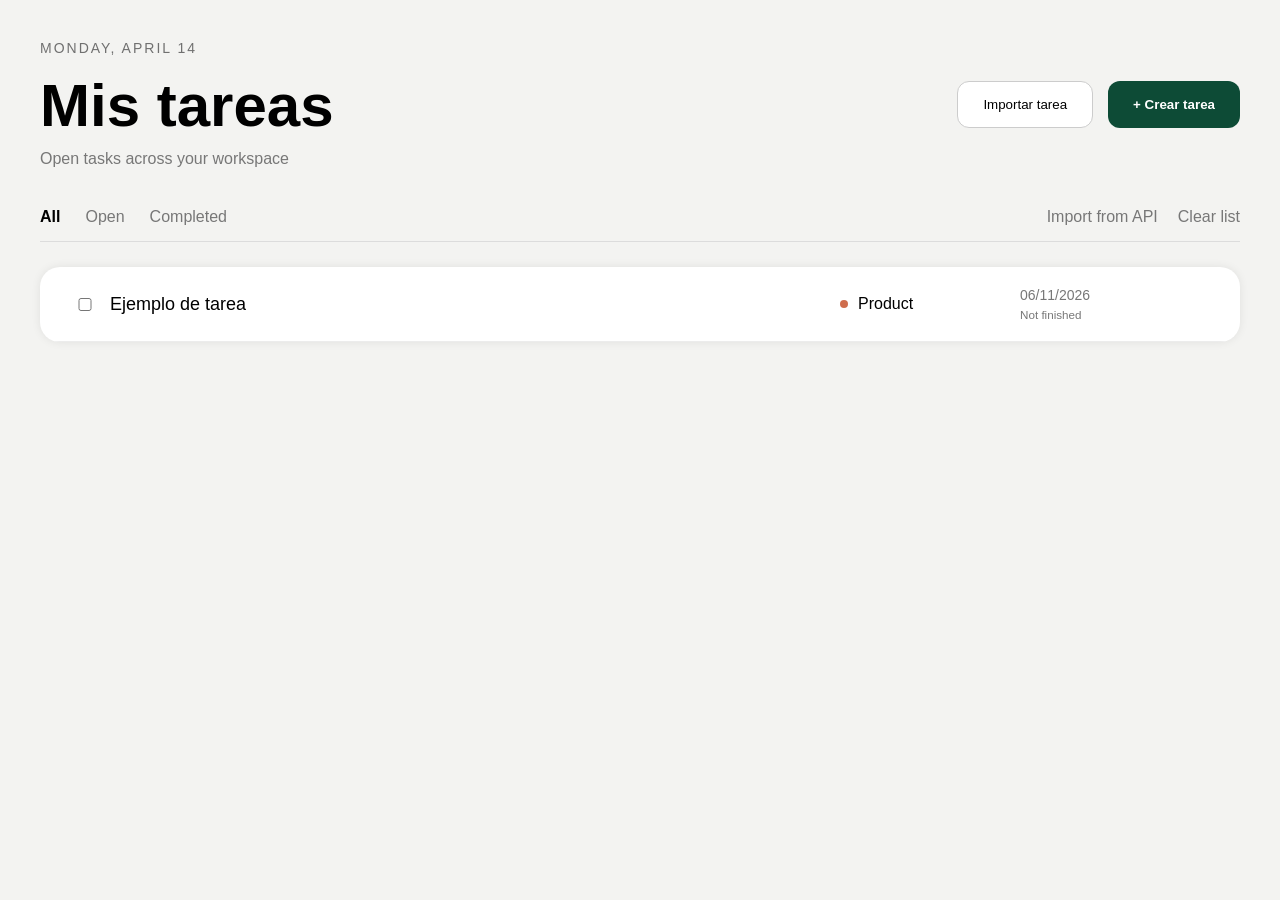
==== Proyecto_JS/index.html @ 98ec395e "Add files via upload" ====
<!DOCTYPE html>
<html lang="es">

<head>
    <meta charset="UTF-8">
    <meta name="viewport" content="width=device-width, initial-scale=1.0">
    <title>My Tasks</title>
    <link rel="stylesheet" href="Style.css">
</head>

<body>

    <div class="contenedor">

        <header class="encabezado">

            <div>
                <p class="fecha">MONDAY, APRIL 14</p>
                <h1>Mis tareas</h1>
                <p class="subtitulo">
                    Open tasks across your workspace
                </p>
            </div>

            <div class="botones">

                <button class="btn-import">Importar tarea</button>

                <button class="btn-create" id="abrirModal">+ Crear tarea</button>

            </div>

        </header>

        <div class="menu">

            <div class="filtros">
                <a href="#" class="activo">All</a>
                <a href="#">Open</a>
                <a href="#">Completed</a>
            </div>

            <div class="acciones">
                <a href="#">Import from API</a>
                <a href="#">Clear list</a>
            </div>

        </div>

        <!-- LAS TAREAS DE LA API IRÁN AQUÍ -->
        <div class="lista" id="listaTareas">

            <div class="tarea">

                <input type="checkbox">

                <div class="titulo">
                    Ejemplo de tarea
                </div>

                <div class="categoria product">
                    <span></span>
                    Product
                </div>

                <div class="info">
                    <p>06/11/2026</p>
                    <small>Not finished</small>
                </div>

            </div>

        </div>

    </div>

    <!-- MODAL -->

    <div class="modal" id="modal">

        <div class="modal-contenido">

            <button class="cerrar" id="cerrarModal">
                ×
            </button>

            <p class="modal-subtitulo">
                Nueva Tarea
            </p>

            <h2>Crear una tarea</h2>

            <form>

                <label>Task title</label>

                <input
                    type="text"
                    class="input-grande"
                    placeholder="What needs to be done?"
                >

                <div class="fila">

                    <div class="grupo">

                        <label>Project</label>

                        <select>
                            <option>Product</option>
                            <option>Design</option>
                            <option>Operations</option>
                            <option>Research</option>
                        </select>

                    </div>

                    <div class="grupo">

                        <label>Priority</label>

                        <select>
                            <option>Low</option>
                            <option selected>Medium</option>
                            <option>High</option>
                        </select>

                    </div>

                </div>

                <div class="fila">

                    <div class="grupo">

                        <label>Registration date</label>

                        <input type="date">

                    </div>

                    <div class="grupo">

                        <label>Completion date</label>

                        <input type="date">

                    </div>

                </div>

                <label class="check-fin">

                    <input type="checkbox">

                    Mark this task as finished

                </label>

                <div class="acciones-modal">

                    <button
                        type="button"
                        class="btn-cancel"
                        id="cancelarModal">
                        Cancel
                    </button>

                    <button
                        type="submit"
                        class="btn-guardar">
                        Create task
                    </button>

                </div>

            </form>

        </div>

    </div>

    <script src="script.js"></script>

</body>

</html>
---- Proyecto_JS/Style.css ----
*{
    margin:0;
    padding:0;
    box-sizing:border-box;
    font-family:Arial, Helvetica, sans-serif;
}

body{
    background:#f3f3f1;
    padding:40px;
}

.contenedor{
    max-width:1200px;
    margin:auto;
}

.encabezado{
    display:flex;
    justify-content:space-between;
    align-items:center;
    margin-bottom:40px;
}

.fecha{
    color:#707070;
    letter-spacing:2px;
    margin-bottom:15px;
    font-size:14px;
}

h1{
    font-size:60px;
    margin-bottom:10px;
}

.subtitulo{
    color:#777;
}

.botones{
    display:flex;
    gap:15px;
}

.btn-import{
    padding:15px 25px;
    background:white;
    border:1px solid #ccc;
    border-radius:12px;
    cursor:pointer;
}

.btn-create{
    padding:15px 25px;
    border:none;
    border-radius:12px;
    background:#0d4b36;
    color:white;
    font-weight:bold;
    cursor:pointer;
}

.menu{
    display:flex;
    justify-content:space-between;
    border-bottom:1px solid #dcdcdc;
    padding-bottom:15px;
    margin-bottom:25px;
}

.filtros{
    display:flex;
    gap:25px;
}

.filtros a{
    text-decoration:none;
    color:#777;
}

.filtros .activo{
    color:black;
    font-weight:bold;
}

.acciones{
    display:flex;
    gap:20px;
}

.acciones a{
    text-decoration:none;
    color:#777;
}

.lista{
    background:white;
    border-radius:20px;
    overflow:hidden;
    box-shadow:0 0 10px rgba(0,0,0,.08);
}

.tarea{
    display:grid;
    grid-template-columns:50px 1fr 180px 200px;
    align-items:center;
    padding:20px;
    border-bottom:1px solid #ececec;
}

.tarea:hover{
    background:#f8f8f8;
}

.titulo{
    font-size:18px;
}

.categoria{
    display:flex;
    align-items:center;
    gap:10px;
}

.categoria span{
    width:8px;
    height:8px;
    border-radius:50%;
}

.product span{
    background:#cf6d4d;
}

.design span{
    background:#3b82f6;
}

.operations span{
    background:#9b59b6;
}

.research span{
    background:#4caf50;
}

.info{
    color:#777;
    font-size:14px;
}

.info small{
    display:block;
    margin-top:5px;
}

/* MODAL */

.modal{
    position:fixed;
    top:0;
    left:0;
    width:100%;
    height:100%;

    background:rgba(0,0,0,.25);

    display:none;
    justify-content:center;
    align-items:center;
}

.modal.activo{
    display:flex;
}

.modal-contenido{
    width:700px;
    background:white;
    border-radius:30px;
    padding:35px;
    position:relative;
}

.cerrar{
    position:absolute;
    right:25px;
    top:20px;
    border:none;
    background:none;
    font-size:35px;
    cursor:pointer;
}

.modal-subtitulo{
    font-size:13px;
    letter-spacing:2px;
    color:#888;
}

.modal-contenido h2{
    font-size:50px;
    margin-top:10px;
    margin-bottom:30px;
}

.modal-contenido label{
    display:block;
    margin-bottom:10px;
}

.input-grande,
select,
input[type="date"]{
    width:100%;
    padding:15px;
    border-radius:15px;
    border:1px solid #ccc;
    margin-bottom:20px;
}

.input-grande{
    border:2px solid #a5baa9;
}

.fila{
    display:flex;
    gap:15px;
}

.grupo{
    flex:1;
}

.check-fin{
    display:flex !important;
    gap:10px;
    align-items:center;
    border:1px solid #ddd;
    padding:15px;
    border-radius:15px;
}

.acciones-modal{
    margin-top:30px;
    display:flex;
    justify-content:flex-end;
    gap:15px;
}

.btn-cancel{
    background:none;
    border:none;
    cursor:pointer;
    padding:12px 20px;
}

.btn-guardar{
    background:#0d4b36;
    color:white;
    border:none;
    border-radius:15px;
    padding:15px 25px;
    cursor:pointer;
}
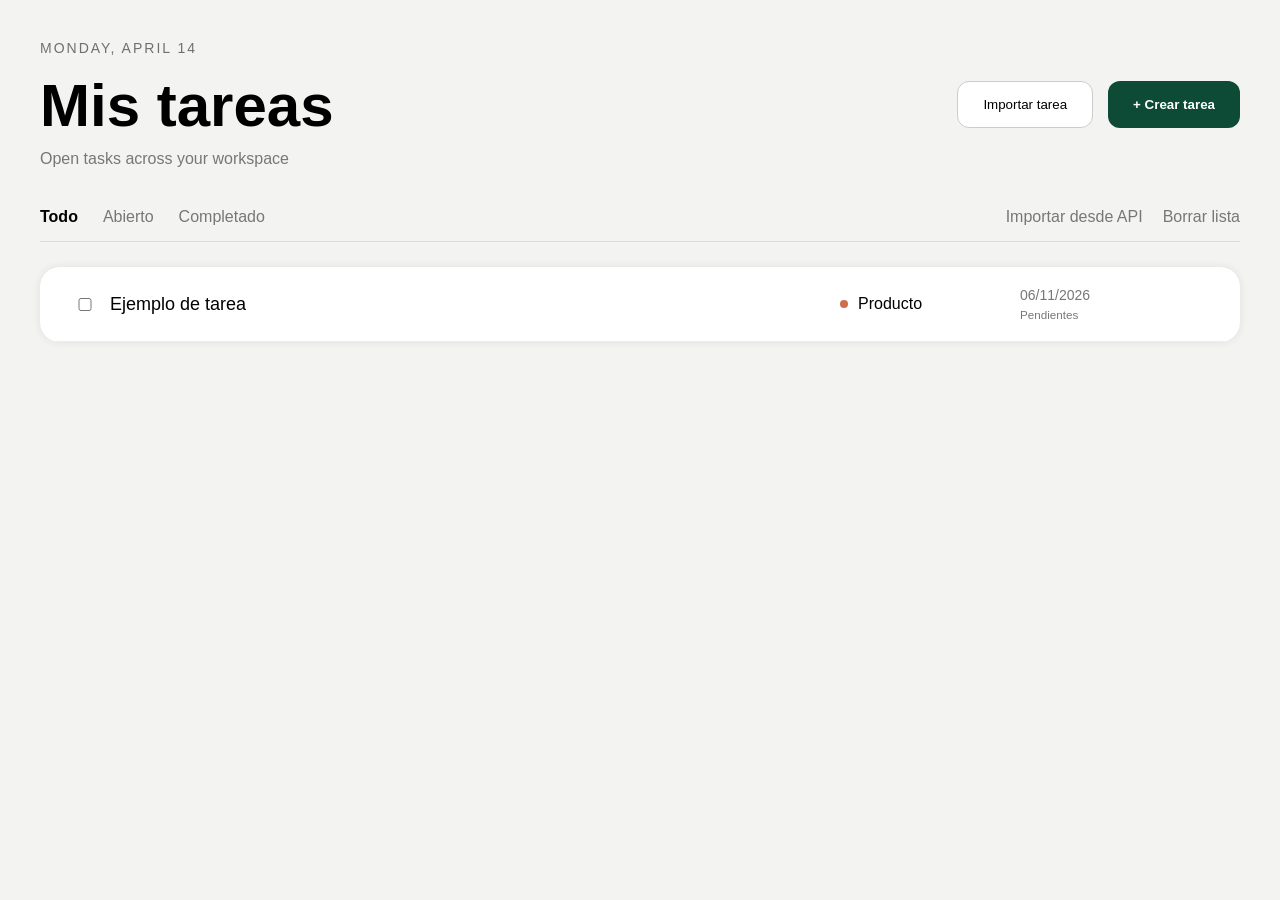
==== commit d5480291: "Update index.html" ====
--- a/Proyecto_JS/index.html
+++ b/Proyecto_JS/index.html
@@ -4,8 +4,8 @@
 <head>
     <meta charset="UTF-8">
     <meta name="viewport" content="width=device-width, initial-scale=1.0">
-    <title>My Tasks</title>
-    <link rel="stylesheet" href="Style.css">
+    <title>Mis tareas</title>
+    <link rel="stylesheet" href="style.css">
 </head>
 
 <body>
@@ -35,19 +35,18 @@
         <div class="menu">
 
             <div class="filtros">
-                <a href="#" class="activo">All</a>
-                <a href="#">Open</a>
-                <a href="#">Completed</a>
+                <a href="#" class="activo">Todo</a>
+                <a href="#">Abierto</a>
+                <a href="#">Completado</a>
             </div>
 
             <div class="acciones">
-                <a href="#">Import from API</a>
-                <a href="#">Clear list</a>
+                <a href="#">Importar desde API</a>
+                <a href="#">Borrar lista</a>
             </div>
 
         </div>
 
-        <!-- LAS TAREAS DE LA API IRÁN AQUÍ -->
         <div class="lista" id="listaTareas">
 
             <div class="tarea">
@@ -60,12 +59,12 @@
 
                 <div class="categoria product">
                     <span></span>
-                    Product
+                    Producto
                 </div>
 
                 <div class="info">
                     <p>06/11/2026</p>
-                    <small>Not finished</small>
+                    <small>Pendientes</small>
                 </div>
 
             </div>
@@ -73,8 +72,6 @@
         </div>
 
     </div>
-
-    <!-- MODAL -->
 
     <div class="modal" id="modal">
 
@@ -92,7 +89,7 @@
 
             <form>
 
-                <label>Task title</label>
+                <label>Nombre de la tarea</label>
 
                 <input
                     type="text"
@@ -184,4 +181,4 @@
 
 </body>
 
-</html>+</html>
--- a/Proyecto_JS/style.css
+++ b/Proyecto_JS/style.css
@@ -0,0 +1,266 @@
+*{
+    margin:0;
+    padding:0;
+    box-sizing:border-box;
+    font-family:Arial, Helvetica, sans-serif;
+}
+
+body{
+    background:#f3f3f1;
+    padding:40px;
+}
+
+.contenedor{
+    max-width:1200px;
+    margin:auto;
+}
+
+.encabezado{
+    display:flex;
+    justify-content:space-between;
+    align-items:center;
+    margin-bottom:40px;
+}
+
+.fecha{
+    color:#707070;
+    letter-spacing:2px;
+    margin-bottom:15px;
+    font-size:14px;
+}
+
+h1{
+    font-size:60px;
+    margin-bottom:10px;
+}
+
+.subtitulo{
+    color:#777;
+}
+
+.botones{
+    display:flex;
+    gap:15px;
+}
+
+.btn-import{
+    padding:15px 25px;
+    background:white;
+    border:1px solid #ccc;
+    border-radius:12px;
+    cursor:pointer;
+}
+
+.btn-create{
+    padding:15px 25px;
+    border:none;
+    border-radius:12px;
+    background:#0d4b36;
+    color:white;
+    font-weight:bold;
+    cursor:pointer;
+}
+
+.menu{
+    display:flex;
+    justify-content:space-between;
+    border-bottom:1px solid #dcdcdc;
+    padding-bottom:15px;
+    margin-bottom:25px;
+}
+
+.filtros{
+    display:flex;
+    gap:25px;
+}
+
+.filtros a{
+    text-decoration:none;
+    color:#777;
+}
+
+.filtros .activo{
+    color:black;
+    font-weight:bold;
+}
+
+.acciones{
+    display:flex;
+    gap:20px;
+}
+
+.acciones a{
+    text-decoration:none;
+    color:#777;
+}
+
+.lista{
+    background:white;
+    border-radius:20px;
+    overflow:hidden;
+    box-shadow:0 0 10px rgba(0,0,0,.08);
+}
+
+.tarea{
+    display:grid;
+    grid-template-columns:50px 1fr 180px 200px;
+    align-items:center;
+    padding:20px;
+    border-bottom:1px solid #ececec;
+}
+
+.tarea:hover{
+    background:#f8f8f8;
+}
+
+.titulo{
+    font-size:18px;
+}
+
+.categoria{
+    display:flex;
+    align-items:center;
+    gap:10px;
+}
+
+.categoria span{
+    width:8px;
+    height:8px;
+    border-radius:50%;
+}
+
+.product span{
+    background:#cf6d4d;
+}
+
+.design span{
+    background:#3b82f6;
+}
+
+.operations span{
+    background:#9b59b6;
+}
+
+.research span{
+    background:#4caf50;
+}
+
+.info{
+    color:#777;
+    font-size:14px;
+}
+
+.info small{
+    display:block;
+    margin-top:5px;
+}
+
+/* MODAL */
+
+.modal{
+    position:fixed;
+    top:0;
+    left:0;
+    width:100%;
+    height:100%;
+
+    background:rgba(0,0,0,.25);
+
+    display:none;
+    justify-content:center;
+    align-items:center;
+}
+
+.modal.activo{
+    display:flex;
+}
+
+.modal-contenido{
+    width:700px;
+    background:white;
+    border-radius:30px;
+    padding:35px;
+    position:relative;
+}
+
+.cerrar{
+    position:absolute;
+    right:25px;
+    top:20px;
+    border:none;
+    background:none;
+    font-size:35px;
+    cursor:pointer;
+}
+
+.modal-subtitulo{
+    font-size:13px;
+    letter-spacing:2px;
+    color:#888;
+}
+
+.modal-contenido h2{
+    font-size:50px;
+    margin-top:10px;
+    margin-bottom:30px;
+}
+
+.modal-contenido label{
+    display:block;
+    margin-bottom:10px;
+}
+
+.input-grande,
+select,
+input[type="date"]{
+    width:100%;
+    padding:15px;
+    border-radius:15px;
+    border:1px solid #ccc;
+    margin-bottom:20px;
+}
+
+.input-grande{
+    border:2px solid #a5baa9;
+}
+
+.fila{
+    display:flex;
+    gap:15px;
+}
+
+.grupo{
+    flex:1;
+}
+
+.check-fin{
+    display:flex !important;
+    gap:10px;
+    align-items:center;
+    border:1px solid #ddd;
+    padding:15px;
+    border-radius:15px;
+}
+
+.acciones-modal{
+    margin-top:30px;
+    display:flex;
+    justify-content:flex-end;
+    gap:15px;
+}
+
+.btn-cancel{
+    background:none;
+    border:none;
+    cursor:pointer;
+    padding:12px 20px;
+}
+
+.btn-guardar{
+    background:#0d4b36;
+    color:white;
+    border:none;
+    border-radius:15px;
+    padding:15px 25px;
+    cursor:pointer;
+}
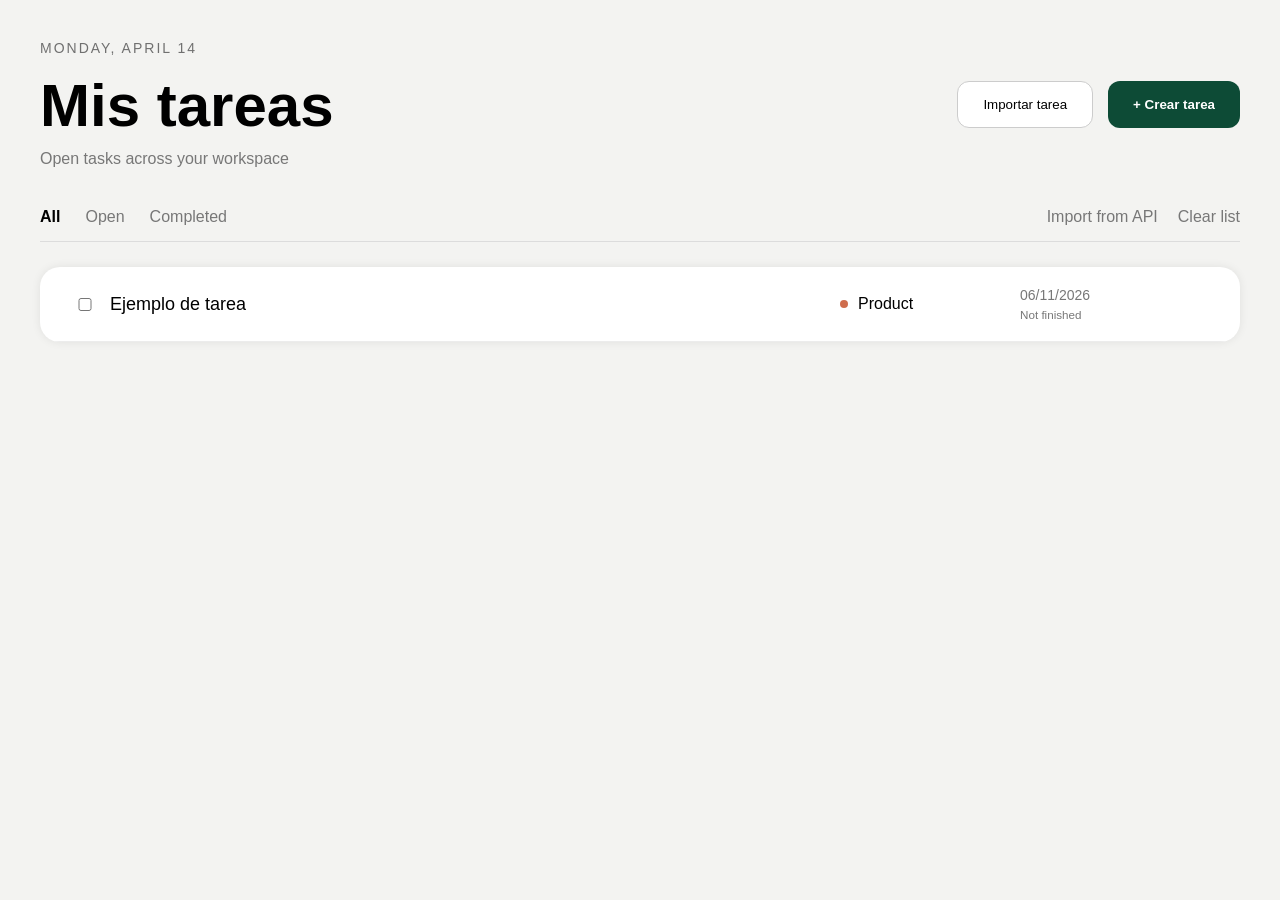
==== commit e4aaaa4f: "Update index.html" ====
--- a/Proyecto_JS/index.html
+++ b/Proyecto_JS/index.html
@@ -4,8 +4,8 @@
 <head>
     <meta charset="UTF-8">
     <meta name="viewport" content="width=device-width, initial-scale=1.0">
-    <title>Mis tareas</title>
-    <link rel="stylesheet" href="style.css">
+    <title>My Tasks</title>
+    <link rel="stylesheet" href="Style.css">
 </head>
 
 <body>
@@ -35,18 +35,19 @@
         <div class="menu">
 
             <div class="filtros">
-                <a href="#" class="activo">Todo</a>
-                <a href="#">Abierto</a>
-                <a href="#">Completado</a>
+                <a href="#" class="activo">All</a>
+                <a href="#">Open</a>
+                <a href="#">Completed</a>
             </div>
 
             <div class="acciones">
-                <a href="#">Importar desde API</a>
-                <a href="#">Borrar lista</a>
+                <a href="#">Import from API</a>
+                <a href="#">Clear list</a>
             </div>
 
         </div>
 
+        <!-- LAS TAREAS DE LA API IRÁN AQUÍ -->
         <div class="lista" id="listaTareas">
 
             <div class="tarea">
@@ -59,12 +60,12 @@
 
                 <div class="categoria product">
                     <span></span>
-                    Producto
+                    Product
                 </div>
 
                 <div class="info">
                     <p>06/11/2026</p>
-                    <small>Pendientes</small>
+                    <small>Not finished</small>
                 </div>
 
             </div>
@@ -72,6 +73,8 @@
         </div>
 
     </div>
+
+    <!-- MODAL -->
 
     <div class="modal" id="modal">
 
@@ -89,7 +92,7 @@
 
             <form>
 
-                <label>Nombre de la tarea</label>
+                <label>Task title</label>
 
                 <input
                     type="text"
@@ -177,7 +180,7 @@
 
     </div>
 
-    <script src="script.js"></script>
+    <script src="JavaScript-modal.js"></script>
 
 </body>
 
--- a/Proyecto_JS/Style.css
+++ b/Proyecto_JS/Style.css
@@ -0,0 +1,266 @@
+*{
+    margin:0;
+    padding:0;
+    box-sizing:border-box;
+    font-family:Arial, Helvetica, sans-serif;
+}
+
+body{
+    background:#f3f3f1;
+    padding:40px;
+}
+
+.contenedor{
+    max-width:1200px;
+    margin:auto;
+}
+
+.encabezado{
+    display:flex;
+    justify-content:space-between;
+    align-items:center;
+    margin-bottom:40px;
+}
+
+.fecha{
+    color:#707070;
+    letter-spacing:2px;
+    margin-bottom:15px;
+    font-size:14px;
+}
+
+h1{
+    font-size:60px;
+    margin-bottom:10px;
+}
+
+.subtitulo{
+    color:#777;
+}
+
+.botones{
+    display:flex;
+    gap:15px;
+}
+
+.btn-import{
+    padding:15px 25px;
+    background:white;
+    border:1px solid #ccc;
+    border-radius:12px;
+    cursor:pointer;
+}
+
+.btn-create{
+    padding:15px 25px;
+    border:none;
+    border-radius:12px;
+    background:#0d4b36;
+    color:white;
+    font-weight:bold;
+    cursor:pointer;
+}
+
+.menu{
+    display:flex;
+    justify-content:space-between;
+    border-bottom:1px solid #dcdcdc;
+    padding-bottom:15px;
+    margin-bottom:25px;
+}
+
+.filtros{
+    display:flex;
+    gap:25px;
+}
+
+.filtros a{
+    text-decoration:none;
+    color:#777;
+}
+
+.filtros .activo{
+    color:black;
+    font-weight:bold;
+}
+
+.acciones{
+    display:flex;
+    gap:20px;
+}
+
+.acciones a{
+    text-decoration:none;
+    color:#777;
+}
+
+.lista{
+    background:white;
+    border-radius:20px;
+    overflow:hidden;
+    box-shadow:0 0 10px rgba(0,0,0,.08);
+}
+
+.tarea{
+    display:grid;
+    grid-template-columns:50px 1fr 180px 200px;
+    align-items:center;
+    padding:20px;
+    border-bottom:1px solid #ececec;
+}
+
+.tarea:hover{
+    background:#f8f8f8;
+}
+
+.titulo{
+    font-size:18px;
+}
+
+.categoria{
+    display:flex;
+    align-items:center;
+    gap:10px;
+}
+
+.categoria span{
+    width:8px;
+    height:8px;
+    border-radius:50%;
+}
+
+.product span{
+    background:#cf6d4d;
+}
+
+.design span{
+    background:#3b82f6;
+}
+
+.operations span{
+    background:#9b59b6;
+}
+
+.research span{
+    background:#4caf50;
+}
+
+.info{
+    color:#777;
+    font-size:14px;
+}
+
+.info small{
+    display:block;
+    margin-top:5px;
+}
+
+/* MODAL */
+
+.modal{
+    position:fixed;
+    top:0;
+    left:0;
+    width:100%;
+    height:100%;
+
+    background:rgba(0,0,0,.25);
+
+    display:none;
+    justify-content:center;
+    align-items:center;
+}
+
+.modal.activo{
+    display:flex;
+}
+
+.modal-contenido{
+    width:700px;
+    background:white;
+    border-radius:30px;
+    padding:35px;
+    position:relative;
+}
+
+.cerrar{
+    position:absolute;
+    right:25px;
+    top:20px;
+    border:none;
+    background:none;
+    font-size:35px;
+    cursor:pointer;
+}
+
+.modal-subtitulo{
+    font-size:13px;
+    letter-spacing:2px;
+    color:#888;
+}
+
+.modal-contenido h2{
+    font-size:50px;
+    margin-top:10px;
+    margin-bottom:30px;
+}
+
+.modal-contenido label{
+    display:block;
+    margin-bottom:10px;
+}
+
+.input-grande,
+select,
+input[type="date"]{
+    width:100%;
+    padding:15px;
+    border-radius:15px;
+    border:1px solid #ccc;
+    margin-bottom:20px;
+}
+
+.input-grande{
+    border:2px solid #a5baa9;
+}
+
+.fila{
+    display:flex;
+    gap:15px;
+}
+
+.grupo{
+    flex:1;
+}
+
+.check-fin{
+    display:flex !important;
+    gap:10px;
+    align-items:center;
+    border:1px solid #ddd;
+    padding:15px;
+    border-radius:15px;
+}
+
+.acciones-modal{
+    margin-top:30px;
+    display:flex;
+    justify-content:flex-end;
+    gap:15px;
+}
+
+.btn-cancel{
+    background:none;
+    border:none;
+    cursor:pointer;
+    padding:12px 20px;
+}
+
+.btn-guardar{
+    background:#0d4b36;
+    color:white;
+    border:none;
+    border-radius:15px;
+    padding:15px 25px;
+    cursor:pointer;
+}
